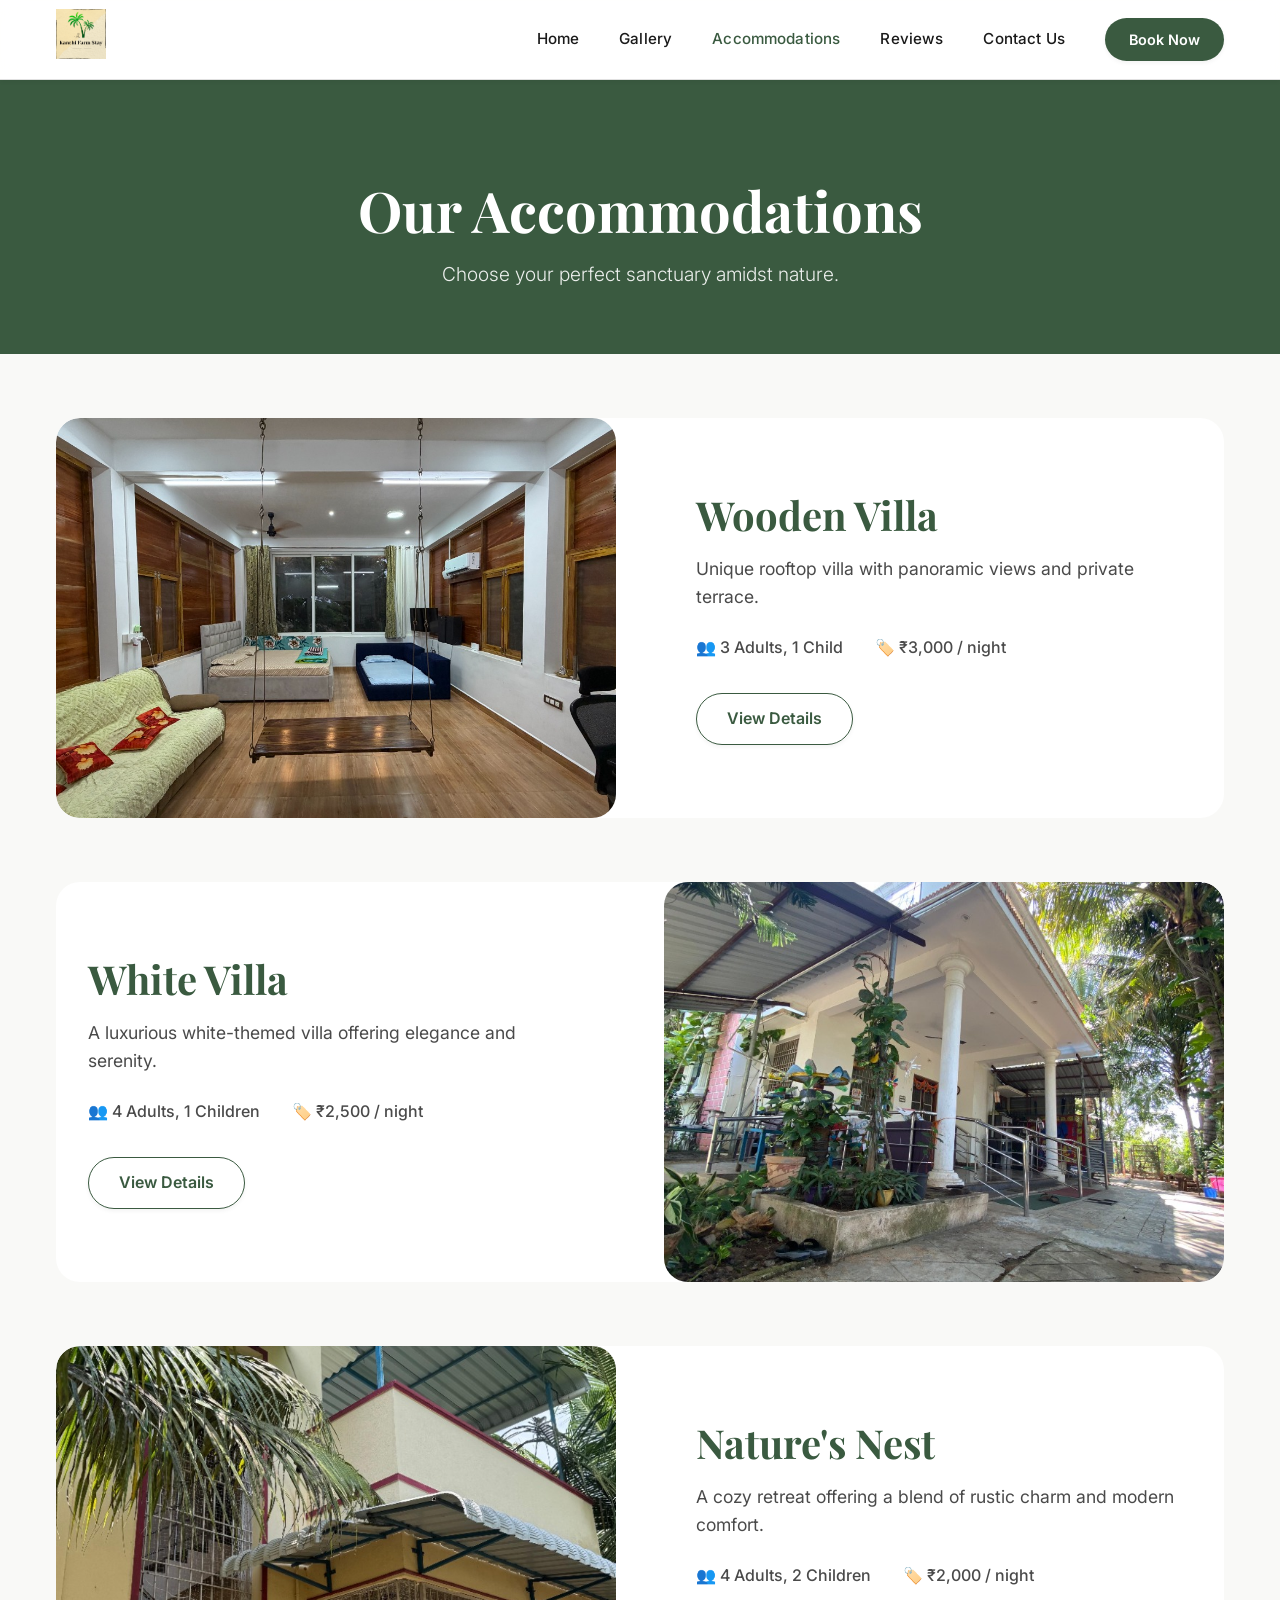
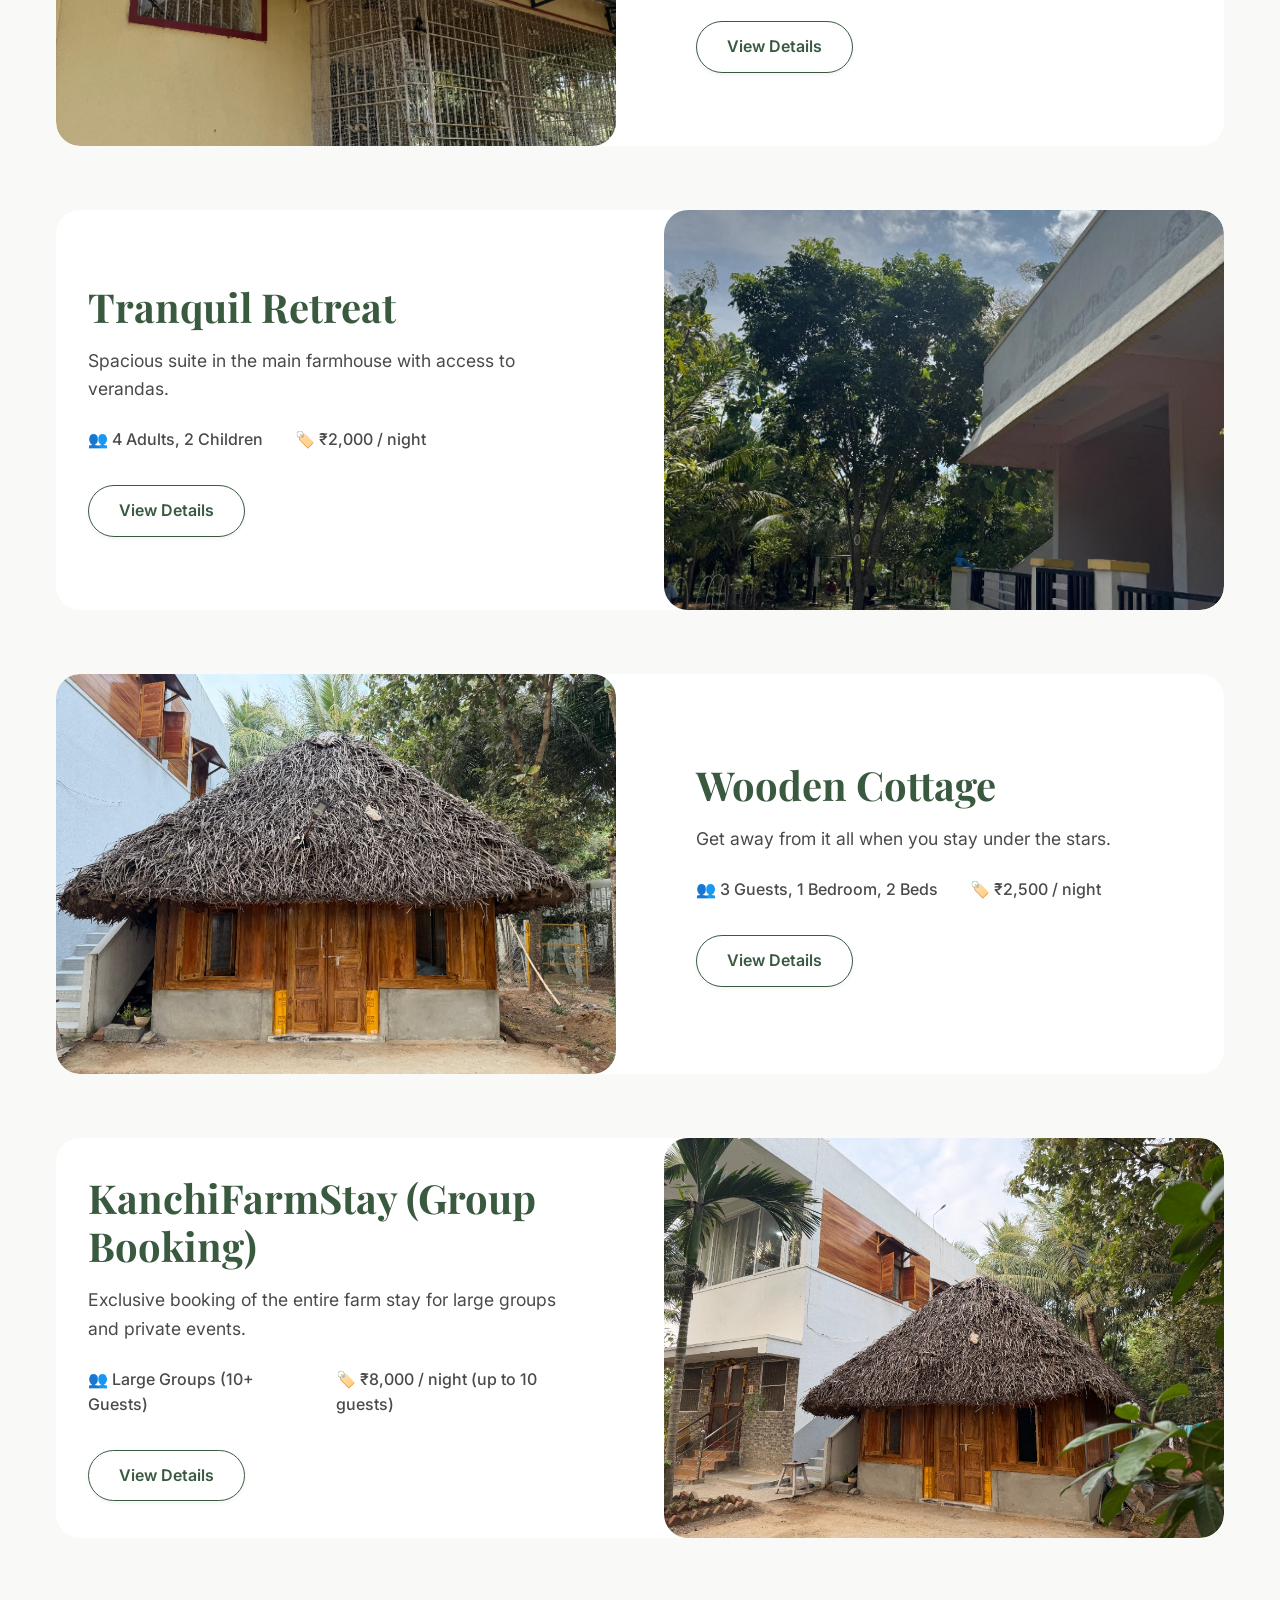
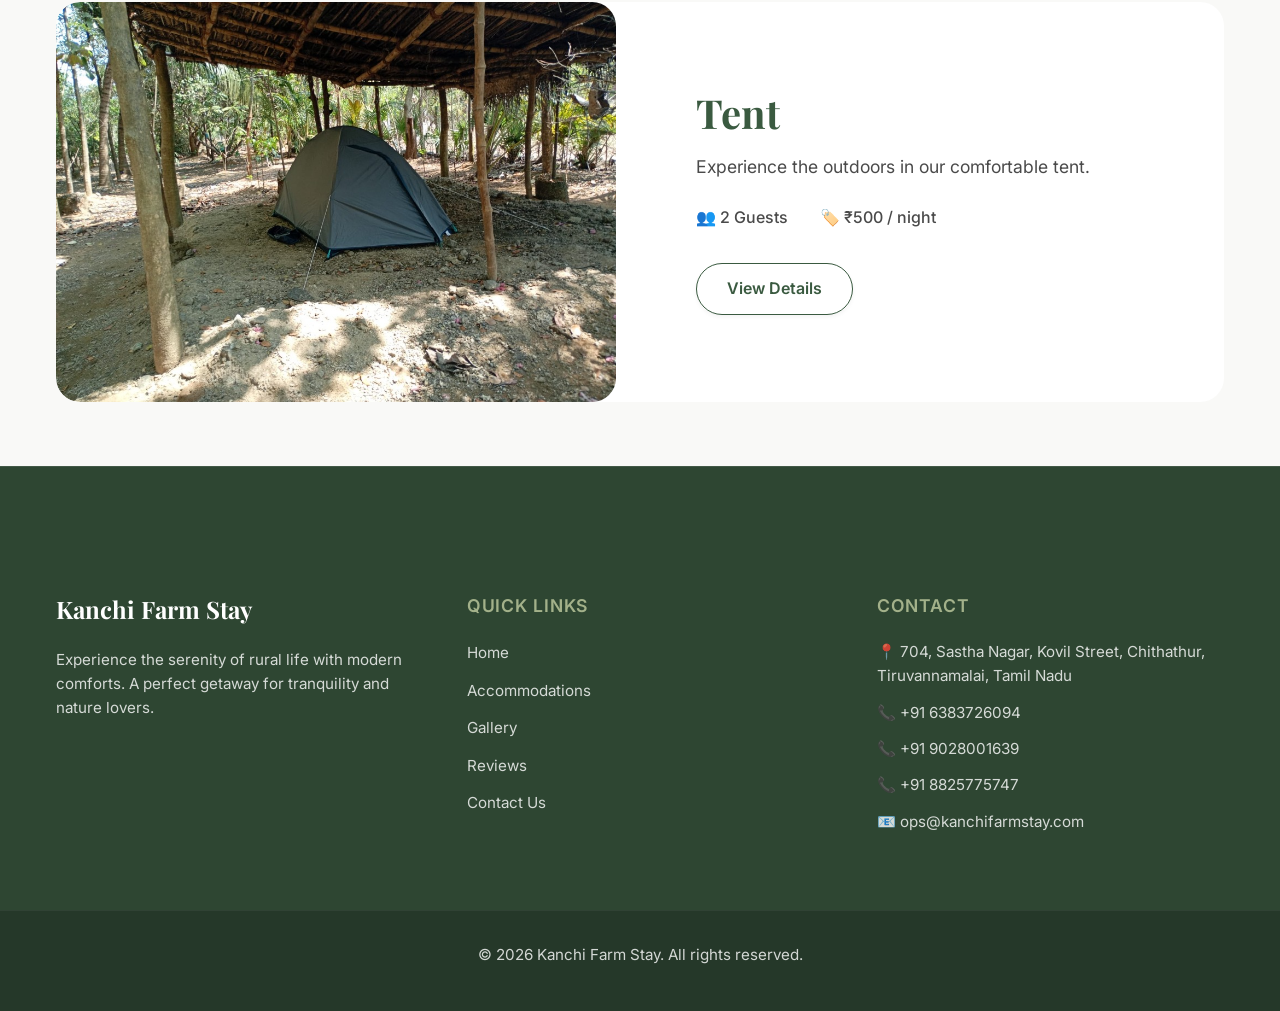
==== accommodations.html @ 23ed34e1 "Initial commit - Kanchi Farm Stay website" ====
<!DOCTYPE html>
<html lang="en">

<head>
    <meta charset="UTF-8">
    <meta name="viewport" content="width=device-width, initial-scale=1.0">
    <title>Accommodations | Kanchi Farm Stay</title>
    <link rel="icon" type="image/svg+xml" href="assets/images/favicon.ico">
    <link rel="stylesheet" href="style.css">
</head>

<body>

    <!-- Navbar Placeholder -->
    <div id="navbar-placeholder"></div>

    <div class="accommodations-page">
        <header class="page-header">
            <div class="container text-center">
                <h1>Our Accommodations</h1>
                <p>Choose your perfect sanctuary amidst nature.</p>
            </div>
        </header>

        <section class="section">
            <div class="container">
                <!-- Accommodations Container -->
                <div class="rooms-grid-large" id="accommodations-list">
                    <!-- content injected by script.js -->
                </div>
            </div>
        </section>
    </div>

    <!-- Footer Placeholder -->
    <div id="footer-placeholder"></div>

    <!-- Scripts -->
    <script src="script.js?v=1"></script>
</body>

</html>
---- style.css ----
@import url('https://fonts.googleapis.com/css2?family=Inter:wght@300;400;500;600&family=Playfair+Display:ital,wght@0,400;0,600;0,700;1,400&display=swap');

:root {
  /* Rural Bliss - Rustic Elegant Palette */
  --color-primary: #3A5A40;
  /* Forest Green */
  --color-secondary: #A3B18A;
  /* Sage Green */
  --color-accent: #EF5350;
  /* Coral/Salmon (Airbnb) */
  --color-accent-blue: #003580;
  /* Booking.com Blue */

  --color-background: #F9F9F7;
  /* Warm Cream/Off-White */
  --color-surface: #FFFFFF;
  /* Pure White */
  --color-surface-translucent: rgba(255, 255, 255, 0.9);

  --color-text: #1A1A1A;
  /* Almost Black */
  --color-text-light: #4A4A4A;
  /* Dark Grey */
  --color-text-lighter: #666666;
  /* Light Grey */

  --color-border: #E0E0E0;
  /* Light Border */

  /* Typography */
  --font-heading: 'Playfair Display', serif;
  --font-body: 'Inter', sans-serif;

  /* Spacing */
  --spacing-xs: 0.5rem;
  /* 8px */
  --spacing-sm: 1rem;
  /* 16px */
  --spacing-md: 2rem;
  /* 32px */
  --spacing-lg: 4rem;
  /* 64px */
  --spacing-xl: 8rem;
  /* 128px */

  /* Border Radius - Rounded/Soft */
  --radius-sm: 8px;
  --radius-md: 16px;
  --radius-lg: 24px;
  --radius-full: 9999px;

  /* Shadows - Soft & Modern */
  --shadow-sm: 0 2px 4px rgba(0, 0, 0, 0.05);
  --shadow-md: 0 8px 16px rgba(0, 0, 0, 0.08);
  --shadow-lg: 0 16px 32px rgba(0, 0, 0, 0.1);
}

* {
  box-sizing: border-box;
  margin: 0;
  padding: 0;
}

body {
  font-family: var(--font-body);
  background-color: var(--color-background);
  color: var(--color-text);
  line-height: 1.6;
  -webkit-font-smoothing: antialiased;
}

h1,
h2,
h3,
h4,
h5,
h6 {
  font-family: var(--font-heading);
  color: var(--color-text);
  line-height: 1.2;
  margin-bottom: var(--spacing-sm);
  font-weight: 700;
}

h1 {
  font-size: 3.5rem;
}

h2 {
  font-size: 2.5rem;
}

h3 {
  font-size: 1.75rem;
}

a {
  color: inherit;
  text-decoration: none;
  transition: color 0.2s ease;
}

button {
  cursor: pointer;
  border: none;
  font-family: var(--font-body);
}

.container {
  max-width: 1200px;
  margin: 0 auto;
  padding: 0 var(--spacing-sm);
}

.section {
  padding: var(--spacing-lg) 0;
}

/* Button Styles */
.btn {
  display: inline-flex;
  align-items: center;
  justify-content: center;
  padding: 14px 28px;
  background-color: var(--color-primary);
  color: white;
  border-radius: var(--radius-full);
  font-weight: 600;
  font-size: 1rem;
  transition: all 0.2s ease;
  box-shadow: var(--shadow-sm);
}

.btn:hover {
  transform: translateY(-2px);
  box-shadow: var(--shadow-md);
  opacity: 0.95;
}

.btn-secondary {
  background-color: var(--color-surface);
  color: var(--color-text);
  border: 1px solid var(--color-border);
}

.btn-secondary:hover {
  background-color: #F5F5F5;
}

.btn-outline {
  background-color: transparent;
  border: 2px solid white;
  color: white;
}

.btn-outline:hover {
  background-color: white;
  color: var(--color-text);
}

/* Utilities */
.text-center {
  text-align: center;
}

.mb-sm {
  margin-bottom: var(--spacing-sm);
}

.mb-md {
  margin-bottom: var(--spacing-md);
}

.mb-lg {
  margin-bottom: var(--spacing-lg);
}

/* Navbar.css */
.navbar {
    background-color: var(--color-surface-translucent);
    backdrop-filter: blur(10px);
    -webkit-backdrop-filter: blur(10px);
    box-shadow: var(--shadow-sm);
    position: sticky;
    top: 0;
    z-index: 1000;
    height: 80px;
    display: flex;
    align-items: center;
    border-bottom: 1px solid var(--color-border);
}

.navbar-container {
    display: flex;
    justify-content: space-between;
    align-items: center;
    width: 100%;
}

.navbar-logo {
    font-family: var(--font-heading);
    font-size: 1.75rem;
    font-weight: 700;
    color: var(--color-primary);
    letter-spacing: -0.02em;
}

.logo-img {
    height: 50px;
    width: auto;
    object-fit: contain;
}

.navbar-links {
    display: flex;
    gap: 2.5rem;
    align-items: center;
}

.nav-link {
    font-family: var(--font-body);
    font-weight: 500;
    font-size: 0.95rem;
    color: var(--color-text);
    transition: color 0.2s;
    letter-spacing: 0.01em;
}

.nav-link:hover,
.nav-link.active {
    color: var(--color-primary);
}

.booking-btn {
    padding: 10px 24px;
    font-size: 0.9rem;
}

.navbar-toggle {
    display: none;
    flex-direction: column;
    cursor: pointer;
    gap: 6px;
}

.bar {
    width: 24px;
    height: 2px;
    background-color: var(--color-text);
    border-radius: 2px;
    transition: all 0.3s ease;
}

@media (max-width: 768px) {
    .navbar-links {
        position: absolute;
        top: 80px;
        left: 0;
        right: 0;
        background-color: var(--color-surface);
        flex-direction: column;
        padding: 2rem;
        gap: 1.5rem;
        box-shadow: var(--shadow-lg);
        transform: translateY(-150%);
        transition: transform 0.3s cubic-bezier(0.4, 0, 0.2, 1);
        border-bottom: 1px solid var(--color-border);
    }

    .navbar-links.active {
        transform: translateY(0);
    }

    .navbar-toggle {
        display: flex;
    }
}

/* Footer.css */
.footer {
    background-color: #2E4632;
    color: white;
    padding-top: var(--spacing-xl);
    border-top: 1px solid rgba(255, 255, 255, 0.1);
}

.footer-container {
    display: grid;
    grid-template-columns: repeat(auto-fit, minmax(250px, 1fr));
    gap: var(--spacing-lg);
    padding-bottom: var(--spacing-lg);
}

.footer h3 {
    color: white;
    font-size: 1.5rem;
    margin-bottom: 1.5rem;
    font-family: var(--font-heading);
}

.footer h4 {
    color: #A3B18A;
    font-size: 1.1rem;
    font-weight: 600;
    margin-bottom: 1.5rem;
    text-transform: uppercase;
    letter-spacing: 0.05em;
    font-family: var(--font-body);
}

.footer p {
    margin-bottom: 0.75rem;
    color: rgba(255, 255, 255, 0.8);
    font-size: 0.95rem;
    line-height: 1.6;
}

.footer ul {
    list-style: none;
}

.footer li {
    margin-bottom: 12px;
}

.footer a {
    color: rgba(255, 255, 255, 0.8);
    transition: color 0.2s;
    font-size: 0.95rem;
}

.footer a:hover {
    color: white;
}

.footer-bottom {
    background-color: #253829;
    padding: 2rem 0;
    text-align: center;
    font-size: 0.85rem;
    color: rgba(255, 255, 255, 0.6);
    border-top: 1px solid rgba(255, 255, 255, 0.05);
}

/* Home.css */
.hero-section {
    position: relative;
    height: 90vh;
    min-height: 600px;
    background-color: var(--color-primary);
    overflow: hidden;
    display: flex;
    align-items: center;
    justify-content: center;
    text-align: center;
    color: white;
}

.hero-video {
    position: absolute;
    top: 0;
    left: 0;
    width: 100%;
    height: 100%;
    object-fit: cover;
    z-index: 0;
}

.hero-overlay {
    position: absolute;
    top: 0;
    left: 0;
    width: 100%;
    height: 100%;
    background-color: rgba(0, 0, 0, 0.4);
    z-index: 1;
}

.hero-content {
    position: relative;
    z-index: 2;
    max-width: 900px;
    padding: 2rem;
}

.hero-content h1 {
    font-size: 4.5rem;
    margin-bottom: 2rem;
    color: white;
    font-weight: 700;
    letter-spacing: -0.02em;
    text-shadow: 0 4px 8px rgba(0, 0, 0, 0.2);
}

.hero-content p {
    font-size: 1.5rem;
    margin-bottom: 3rem;
    opacity: 0.95;
    font-weight: 300;
    max-width: 700px;
    margin-left: auto;
    margin-right: auto;
}

.hero-buttons {
    display: flex;
    gap: 1.5rem;
    justify-content: center;
    flex-wrap: wrap;
}

.btn-lg {
    padding: 16px 36px;
    font-size: 1.1rem;
    min-width: 180px;
}

.btn-airbnb {
    background-color: #FF5A5F;
    color: white;
    box-shadow: var(--shadow-sm);
    border-radius: var(--radius-full);
    display: inline-flex;
    align-items: center;
    justify-content: center;
    font-weight: 600;
    transition: all 0.2s;
}

.btn-airbnb:hover {
    background-color: #E0484D;
    transform: translateY(-2px);
    box-shadow: var(--shadow-md);
}

.btn-booking {
    background-color: #003580;
    color: white;
    box-shadow: var(--shadow-sm);
    border-radius: var(--radius-full);
    display: inline-flex;
    align-items: center;
    justify-content: center;
    font-weight: 600;
    transition: all 0.2s;
}

.btn-booking:hover {
    background-color: #002860;
    transform: translateY(-2px);
    box-shadow: var(--shadow-md);
}

.about-section {
    padding: 6rem 0;
    overflow-x: hidden;
}

.about-layout {
    display: flex;
    align-items: center;
    position: relative;
    max-width: 1100px;
    margin: 0 auto;
}

.about-image-wrapper {
    width: 60%;
    position: relative;
    z-index: 1;
}

.about-image-wrapper img {
    width: 100%;
    height: auto;
    border-radius: var(--radius-lg);
    box-shadow: var(--shadow-lg);
    display: block;
    aspect-ratio: 4/5;
    object-fit: cover;
}

.image-accent-border {
    position: absolute;
    top: -20px;
    left: -20px;
    width: 100%;
    height: 100%;
    border: 2px solid var(--color-secondary);
    border-radius: var(--radius-lg);
    z-index: -1;
    opacity: 0.6;
}

.about-content-card {
    width: 50%;
    background-color: var(--color-surface);
    padding: 3.5rem;
    border-radius: var(--radius-lg);
    box-shadow: 0 20px 40px rgba(0, 0, 0, 0.08);
    margin-left: -10%;
    position: relative;
    z-index: 2;
}

.overline {
    display: block;
    font-size: 0.85rem;
    text-transform: uppercase;
    letter-spacing: 0.15em;
    font-weight: 600;
    color: var(--color-secondary);
    margin-bottom: 1rem;
}

.about-content-card h2 {
    font-size: 2.5rem;
    color: var(--color-primary);
    margin-bottom: 1.5rem;
    line-height: 1.2;
}

.about-content-card p {
    font-size: 1.1rem;
    color: var(--color-text-light);
    line-height: 1.8;
    margin-bottom: 1.5rem;
    font-weight: 300;
}

.about-stats-grid {
    display: flex;
    gap: 3rem;
    margin-top: 2.5rem;
    padding-top: 2rem;
    border-top: 1px solid rgba(0, 0, 0, 0.08);
}

.stat-item {
    display: flex;
    flex-direction: column;
}

.stat-number {
    font-family: var(--font-heading);
    font-size: 2rem;
    color: var(--color-primary);
    font-weight: 700;
    line-height: 1;
    margin-bottom: 0.5rem;
}

.stat-label {
    font-size: 0.85rem;
    color: var(--color-text-lighter);
    text-transform: uppercase;
    letter-spacing: 0.05em;
    font-weight: 500;
}

/* Home Features */
.features-section {
    background-color: var(--color-background);
    padding-top: 2rem;
}

.features-grid {
    display: grid;
    grid-template-columns: repeat(auto-fit, minmax(280px, 1fr));
    gap: 2.5rem;
    text-align: center;
}

.feature-card {
    background: white;
    padding: 3rem 2rem;
    border-radius: var(--radius-lg);
    box-shadow: var(--shadow-sm);
    transition: transform 0.3s ease, box-shadow 0.3s ease;
    border: 1px solid rgba(0, 0, 0, 0.03);
}

.feature-card:hover {
    transform: translateY(-8px);
    box-shadow: var(--shadow-md);
}

.feature-icon {
    font-size: 3.5rem;
    margin-bottom: 1.5rem;
    color: var(--color-primary);
}

/* Home Rooms Teaser */
.rooms-grid {
    display: flex;
    flex-wrap: wrap;
    justify-content: center;
    gap: 2.5rem;
}

.room-card-preview {
    flex: 0 0 calc(33.333% - 1.67rem);
    min-width: 280px;
    max-width: 380px;
    background: white;
    border-radius: var(--radius-lg);
    overflow: hidden;
    box-shadow: var(--shadow-sm);
    transition: all 0.3s ease;
    border: 1px solid rgba(0, 0, 0, 0.03);
}

.room-card-preview:hover {
    transform: translateY(-5px);
    box-shadow: var(--shadow-md);
}

.room-preview-img {
    height: 240px;
    background-color: #ccc;
    position: relative;
}

.room-preview-img.color-1 { background-color: #B5C99A; }
.room-preview-img.color-2 { background-color: #97A97C; }
.room-preview-img.color-3 { background-color: #87986A; }

.room-image-container {
    height: 250px;
    width: 100%;
    overflow: hidden;
}

.room-image {
    width: 100%;
    height: 100%;
    object-fit: cover;
    transition: transform 0.5s ease;
}

.room-card-preview:hover .room-image {
    transform: scale(1.05);
}

.room-preview-content {
    padding: 2rem;
    text-align: center;
}

.room-preview-content h3 {
    margin-bottom: 0.5rem;
    color: var(--color-primary);
}

.btn-link {
    color: var(--color-primary);
    font-weight: 700;
    margin-top: 1.5rem;
    display: inline-block;
    border-bottom: 2px solid transparent;
    transition: border-color 0.2s;
}

.btn-link:hover {
    border-color: var(--color-primary);
}

/* Home Reviews */
.home-reviews-grid {
    display: grid;
    grid-template-columns: repeat(auto-fit, minmax(300px, 1fr));
    gap: 2rem;
    margin-top: 3rem;
}

.review-card-home {
    background: white;
    padding: 2rem;
    border-radius: var(--radius-lg);
    box-shadow: 0 2px 12px rgba(0, 0, 0, 0.08);
    border: 1px solid var(--color-border);
    transition: transform 0.3s, box-shadow 0.3s;
}

.review-card-home:hover {
    transform: translateY(-4px);
    box-shadow: 0 4px 20px rgba(0, 0, 0, 0.12);
}

.review-stars {
    color: #FFB800;
    font-size: 1.2rem;
    margin-bottom: 1rem;
    letter-spacing: 2px;
}

.review-text-home {
    color: var(--color-text);
    line-height: 1.7;
    font-size: 1rem;
    margin-bottom: 1.5rem;
    font-style: italic;
}

.review-author {
    display: flex;
    justify-content: space-between;
    align-items: center;
    padding-top: 1rem;
    border-top: 1px solid var(--color-border);
}

.review-author strong {
    color: var(--color-text);
    font-weight: 600;
}

.review-platform {
    font-size: 0.85rem;
    color: var(--color-text-lighter);
    font-weight: 500;
}

@media (max-width: 900px) {
    .about-layout {
        flex-direction: column;
    }

    .about-image-wrapper {
        width: 100%;
        margin-bottom: -2rem;
    }

    .about-image-wrapper img {
        aspect-ratio: 16/9;
    }

    .about-content-card {
        width: 90%;
        margin-left: 0;
        padding: 2rem;
    }

    .image-accent-border {
        display: none;
    }
}

@media (max-width: 768px) {
    .hero-content h1 {
        font-size: 2.5rem;
    }

    .hero-content p {
        font-size: 1.1rem;
    }

    .hero-buttons {
        flex-direction: column;
        align-items: stretch;
    }

    .feature-card {
        padding: 2rem;
    }
    
    .home-reviews-grid {
        grid-template-columns: 1fr;
    }
}

/* Accommodations.css */
.page-header {
    background-color: var(--color-primary);
    color: white;
    padding: 6rem 0 4rem;
    /* margin-top: 80px; removed sticky quirk */
}

.page-header h1 {
    color: white;
    font-size: 3.5rem;
    margin-bottom: 1rem;
}

.page-header p {
    font-size: 1.2rem;
    opacity: 0.9;
    font-weight: 300;
}

.rooms-grid-large {
    display: grid;
    gap: 4rem;
}

.room-card-large {
    display: grid;
    grid-template-columns: 1fr 1fr;
    gap: 3rem;
    align-items: center;
    background: white;
    border-radius: var(--radius-lg);
    overflow: hidden;
}

.room-card-large:nth-child(even) .room-img-wrapper {
    order: 2;
}

.room-img-wrapper {
    height: 400px;
    overflow: hidden;
    border-radius: var(--radius-lg);
}

.room-img-wrapper img {
    width: 100%;
    height: 100%;
    object-fit: cover;
    transition: transform 0.5s ease;
}

.room-card-large:hover .room-img-wrapper img {
    transform: scale(1.03);
}

.room-content {
    padding: 2rem;
}

.room-content h2 {
    font-size: 2.5rem;
    color: var(--color-primary);
    margin-bottom: 1rem;
}

.room-desc {
    font-size: 1.1rem;
    color: var(--color-text-light);
    margin-bottom: 1.5rem;
    line-height: 1.6;
}

.room-meta {
    display: flex;
    gap: 2rem;
    margin-bottom: 2rem;
    font-weight: 500;
    color: var(--color-text-light);
}

.btn-outline-dark {
    display: inline-block;
    padding: 12px 30px;
    background-color: transparent;
    border: 1px solid var(--color-primary);
    color: var(--color-primary);
    text-decoration: none;
    border-radius: var(--radius-full);
    font-weight: 600;
    transition: all 0.2s;
}

.btn-outline-dark:hover {
    background-color: var(--color-primary);
    color: white;
}

@media (max-width: 768px) {
    .page-header h1 {
        font-size: 2.5rem;
    }

    .room-card-large {
        grid-template-columns: 1fr;
        gap: 1rem;
    }

    .room-card-large:nth-child(even) .room-img-wrapper {
        order: 0;
    }

    .room-img-wrapper {
        height: 250px;
    }
}

/* RoomDetails.css */
.room-hero {
    height: 60vh;
    min-height: 400px;
    position: relative;
}

.room-hero-img {
    width: 100%;
    height: 100%;
    object-fit: contain;
    object-position: center;
    background: #000;
}

.room-hero-overlay {
    position: absolute;
    bottom: 0;
    left: 0;
    width: 100%;
    height: 100%;
    background: linear-gradient(to top, rgba(0, 0, 0, 0.8) 0%, rgba(0, 0, 0, 0) 50%);
    display: flex;
    align-items: flex-end;
    padding-bottom: 4rem;
}

.room-hero-overlay .container {
    width: 100%;
    text-align: center;
}

.room-hero-overlay h1 {
    color: #FFFFFF !important;
    font-size: 4rem;
    font-weight: 700;
    text-shadow: 1px 1px 4px rgba(0, 0, 0, 0.4);
    margin-bottom: 0;
    letter-spacing: 1px;
}

.details-grid {
    display: grid;
    grid-template-columns: 2fr 1fr;
    gap: 4rem;
}

.full-desc {
    font-size: 1.2rem;
    line-height: 1.8;
    color: var(--color-text);
    margin-bottom: 3rem;
    white-space: pre-line;
}

.amenities-list {
    display: grid;
    grid-template-columns: 1fr 1fr;
    gap: 1rem;
    list-style: none;
}

.amenities-list li {
    background: #f5f5f5;
    padding: 0.8rem 1.2rem;
    border-radius: var(--radius-sm);
    font-weight: 500;
    color: var(--color-primary);
}

.room-gallery {
    margin: 3rem 0;
}

.room-gallery h3 {
    margin-bottom: 1.5rem;
    color: var(--color-primary);
}

.gallery-grid {
    /* Using same class as gallery page but adjusted context */
    display: grid;
    grid-template-columns: repeat(auto-fit, minmax(200px, 1fr));
    gap: 1.5rem;
}

.booking-card {
    background: white;
    padding: 2rem;
    border-radius: var(--radius-lg);
    box-shadow: var(--shadow-md);
    border: 1px solid var(--color-border);
    position: sticky;
    top: 100px;
}

.price-tag {
    font-size: 1.5rem;
    font-family: var(--font-heading);
    color: var(--color-primary);
    font-weight: 700;
    margin: 1rem 0;
}

.info-row {
    display: flex;
    justify-content: space-between;
    margin-bottom: 2rem;
    font-weight: 500;
}

.btn-block {
    display: block;
    width: 100%;
    text-align: center;
}

@media (max-width: 900px) {
    .details-grid {
        grid-template-columns: 1fr;
        gap: 2rem;
    }
}

/* Gallery.css */
.gallery-grid-page {
    display: grid;
    grid-template-columns: repeat(auto-fill, minmax(300px, 1fr));
    gap: 1.5rem;
}

.gallery-item {
    position: relative;
    border-radius: var(--radius-md);
    overflow: hidden;
    aspect-ratio: 4/3;
    box-shadow: var(--shadow-sm);
    cursor: pointer;
}

.gallery-item img {
    width: 100%;
    height: 100%;
    object-fit: cover;
    transition: transform 0.5s ease;
}

.gallery-item:hover img {
    transform: scale(1.05);
}

.image-overlay {
    position: absolute;
    bottom: 0;
    left: 0;
    right: 0;
    background: linear-gradient(to top, rgba(0, 0, 0, 0.7), transparent);
    padding: 1.5rem;
    color: white;
    opacity: 0;
    transition: opacity 0.3s ease;
}

.gallery-item:hover .image-overlay {
    opacity: 1;
}

.image-overlay span {
    font-weight: 500;
    font-size: 1.1rem;
}

/* Reviews.css */
.reviews-page {
    /* padding-top: 80px; removed sticky quirk */
}

.reviews-header {
    background: linear-gradient(135deg, var(--color-primary) 0%, var(--color-secondary) 100%);
    padding: 4rem 0;
    text-align: center;
    color: white;
}

.reviews-header h1 {
    font-size: 3rem;
    margin-bottom: 1rem;
    color: white;
}

.reviews-header p {
    font-size: 1.2rem;
    opacity: 0.95;
}

.filter-buttons {
    display: flex;
    gap: 1rem;
    margin-bottom: 3rem;
    flex-wrap: wrap;
    justify-content: center;
}

.filter-btn {
    padding: 0.75rem 1.5rem;
    border: 2px solid var(--color-border);
    background: white;
    border-radius: var(--radius-full);
    font-weight: 500;
    cursor: pointer;
    transition: all 0.3s;
    font-size: 1rem;
}

.filter-btn:hover {
    border-color: var(--color-primary);
    color: var(--color-primary);
}

.filter-btn.active {
    background: var(--color-primary);
    color: white;
    border-color: var(--color-primary);
}

.reviews-grid-page {
    display: grid;
    grid-template-columns: repeat(auto-fill, minmax(350px, 1fr));
    gap: 2rem;
}

.review-card {
    background: white;
    padding: 2rem;
    border-radius: var(--radius-lg);
    box-shadow: 0 2px 8px rgba(0, 0, 0, 0.08);
    border: 1px solid var(--color-border);
    transition: transform 0.3s, box-shadow 0.3s;
}

.review-card:hover {
    transform: translateY(-4px);
    box-shadow: 0 4px 16px rgba(0, 0, 0, 0.12);
}

.review-header {
    display: flex;
    justify-content: space-between;
    align-items: flex-start;
    margin-bottom: 1rem;
}

.reviewer-info {
    display: flex;
    gap: 1rem;
    align-items: center;
}

.reviewer-avatar {
    width: 48px;
    height: 48px;
    border-radius: 50%;
    background: var(--color-primary);
    color: white;
    display: flex;
    align-items: center;
    justify-content: center;
    font-size: 1.2rem;
    font-weight: 600;
}

.reviewer-name {
    font-size: 1.1rem;
    font-weight: 600;
    color: var(--color-text);
    margin: 0;
}

.review-date {
    font-size: 0.9rem;
    color: var(--color-text-lighter);
    margin: 0.25rem 0 0 0;
}

.platform-badge {
    padding: 0.4rem 0.8rem;
    border-radius: var(--radius-sm);
    color: white;
    font-size: 0.85rem;
    font-weight: 600;
    white-space: nowrap;
}

.review-rating {
    display: flex;
    justify-content: space-between;
    align-items: center;
    margin-bottom: 1rem;
    padding-bottom: 1rem;
    border-bottom: 1px solid var(--color-border);
}

.stars {
    color: #FFB800;
    font-size: 1.2rem;
    letter-spacing: 2px;
}

.room-tag {
    font-size: 0.85rem;
    color: var(--color-text-lighter);
    font-weight: 500;
}

.review-text {
    color: var(--color-text);
    line-height: 1.7;
    font-size: 1rem;
}

.no-reviews {
    text-align: center;
    padding: 4rem 0;
    color: var(--color-text-lighter);
    font-size: 1.1rem;
}

@media (max-width: 768px) {
    .reviews-header h1 {
        font-size: 2rem;
    }

    .reviews-grid-page {
        grid-template-columns: 1fr;
    }

    .filter-buttons {
        flex-direction: column;
    }

    .filter-btn {
        width: 100%;
    }
}

/* Contact.css */
.contact-grid {
    display: grid;
    grid-template-columns: 1fr 1fr;
    gap: 4rem;
}

.contact-intro {
    margin-bottom: 2rem;
    color: var(--color-text-light);
}

.info-item {
    display: flex;
    gap: 1.5rem;
    margin-bottom: 2rem;
}

.info-item .icon {
    font-size: 1.5rem;
    background-color: #EFEBE9;
    width: 50px;
    height: 50px;
    display: flex;
    align-items: center;
    justify-content: center;
    border-radius: 50%;
    color: var(--color-primary);
}

.info-item h3 {
    font-size: 1.1rem;
    margin-bottom: 0.25rem;
}

.map-link {
    color: var(--color-primary);
    text-decoration: underline;
    font-size: 0.9rem;
}

.external-booking {
    margin-top: 3rem;
    padding-top: 2rem;
    border-top: 1px solid var(--color-border);
}

.partner-buttons {
    display: flex;
    gap: 1rem;
    margin-top: 1rem;
    flex-wrap: wrap;
}

.btn-outline-partner {
    border: 1px solid #ccc;
    padding: 10px 20px;
    border-radius: var(--radius-sm);
    color: var(--color-text);
    font-weight: 500;
}

.btn-outline-partner:hover {
    border-color: var(--color-primary);
    color: var(--color-primary);
}

.btn-outline-partner.disabled {
    opacity: 0.5;
    cursor: not-allowed;
}

/* Form Styles */
.form-card {
    background: white;
    padding: 2.5rem;
    border-radius: var(--radius-md);
    box-shadow: var(--shadow-md);
    border: 1px solid var(--color-border);
}

.form-group {
    margin-bottom: 1.5rem;
}

.form-row {
    display: grid;
    grid-template-columns: 1fr 1fr;
    gap: 1.5rem;
}

label {
    display: block;
    margin-bottom: 0.5rem;
    font-weight: 500;
    font-size: 0.9rem;
    color: var(--color-text);
}

input,
textarea {
    width: 100%;
    padding: 12px;
    border: 1px solid #ddd;
    border-radius: var(--radius-sm);
    font-family: inherit;
    font-size: 1rem;
    transition: border-color 0.2s;
}

input:focus,
textarea:focus {
    outline: none;
    border-color: var(--color-primary);
}

.success-message {
    text-align: center;
    padding: 2rem 0;
}

.success-message h3 {
    color: var(--color-primary);
    margin-bottom: 1rem;
}

@media (max-width: 768px) {
    .contact-grid {
        grid-template-columns: 1fr;
        gap: 3rem;
    }

    .form-row {
        grid-template-columns: 1fr;
        gap: 0;
    }
}
/* Lightbox */
.lightbox {
    position: fixed;
    top: 0;
    left: 0;
    width: 100%;
    height: 100%;
    background-color: rgba(0, 0, 0, 0.9);
    z-index: 2000;
    display: flex;
    justify-content: center;
    align-items: center;
    opacity: 0;
    pointer-events: none;
    transition: opacity 0.3s ease;
}

.lightbox.active {
    opacity: 1;
    pointer-events: auto;
}

.lightbox img {
    max-width: 90%;
    max-height: 90vh;
    border-radius: var(--radius-sm);
    box-shadow: var(--shadow-lg);
    transform: scale(0.9);
    transition: transform 0.3s ease;
}

.lightbox.active img {
    transform: scale(1);
}

.lightbox-close {
    position: absolute;
    top: 20px;
    right: 30px;
    color: white;
    font-size: 3rem;
    cursor: pointer;
    line-height: 1;
    transition: color 0.2s;
    font-family: sans-serif;
}

.lightbox-close:hover {
    color: var(--color-accent);
}
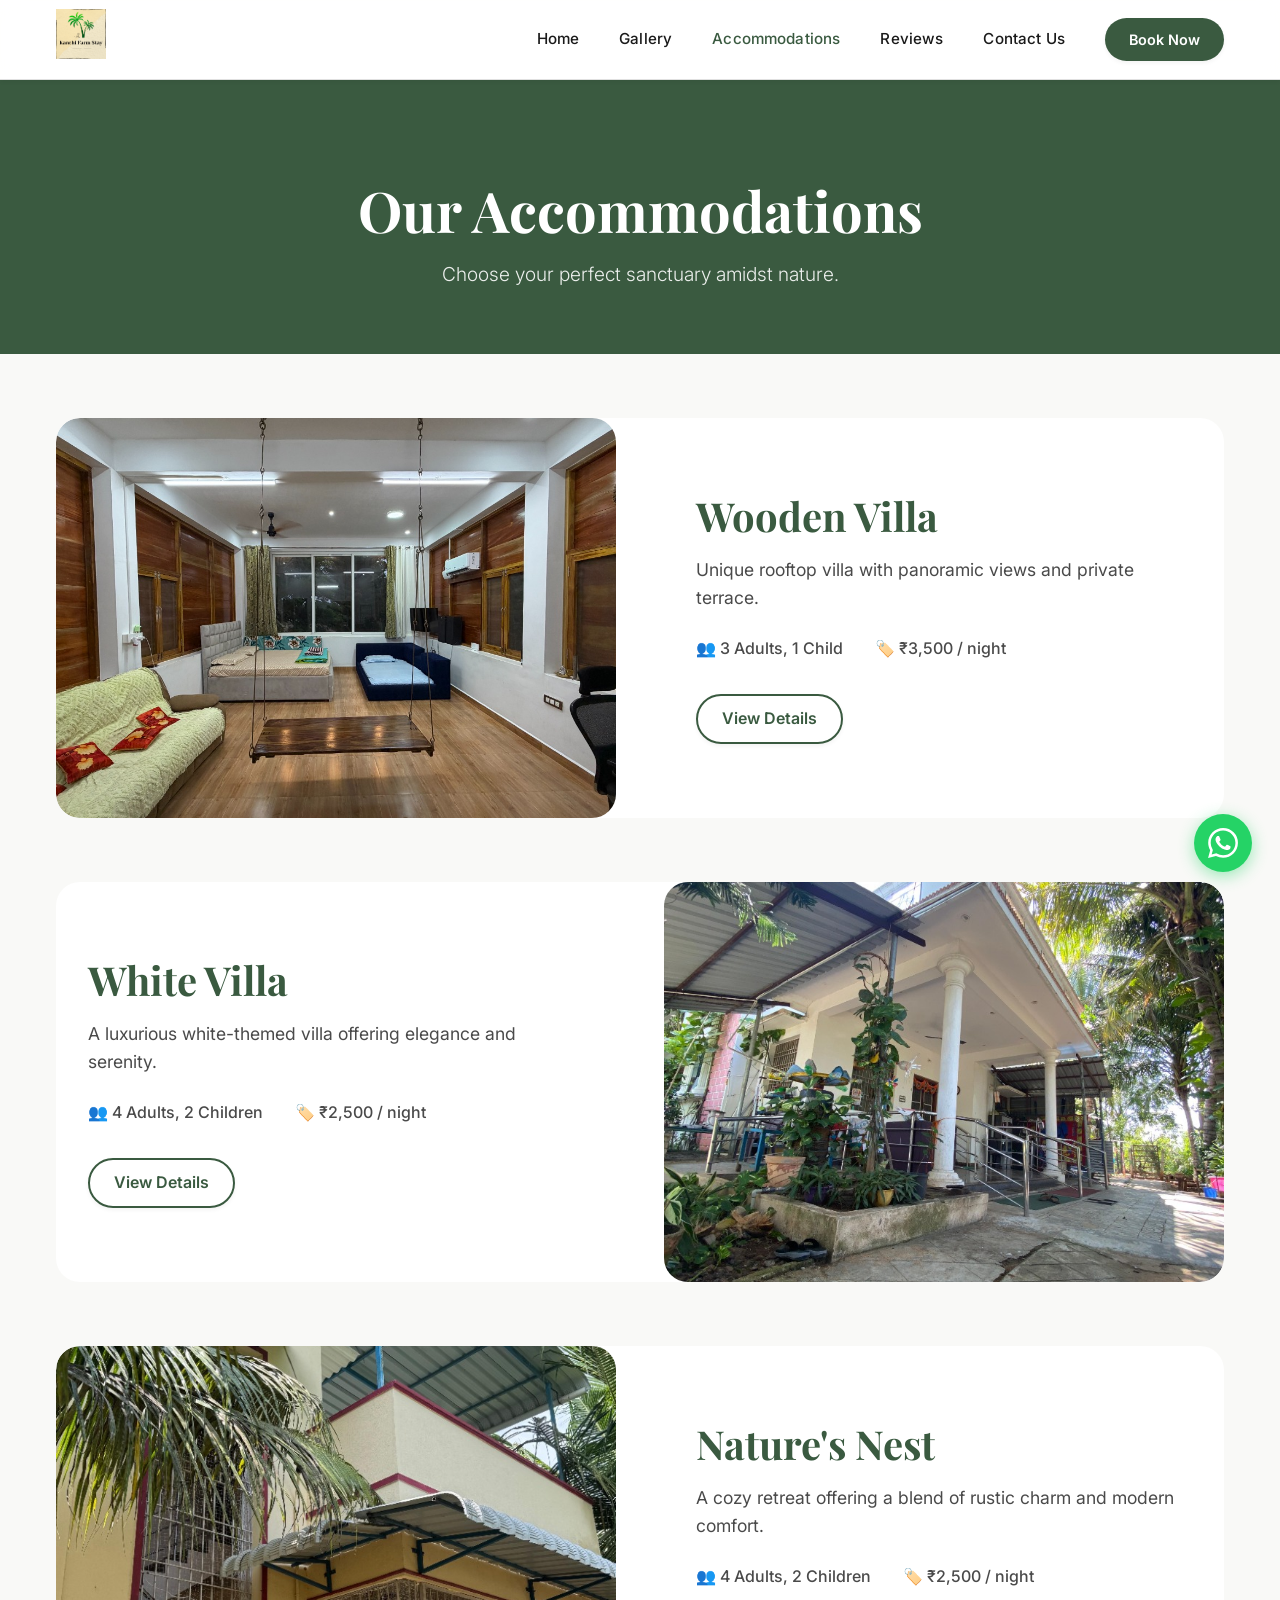
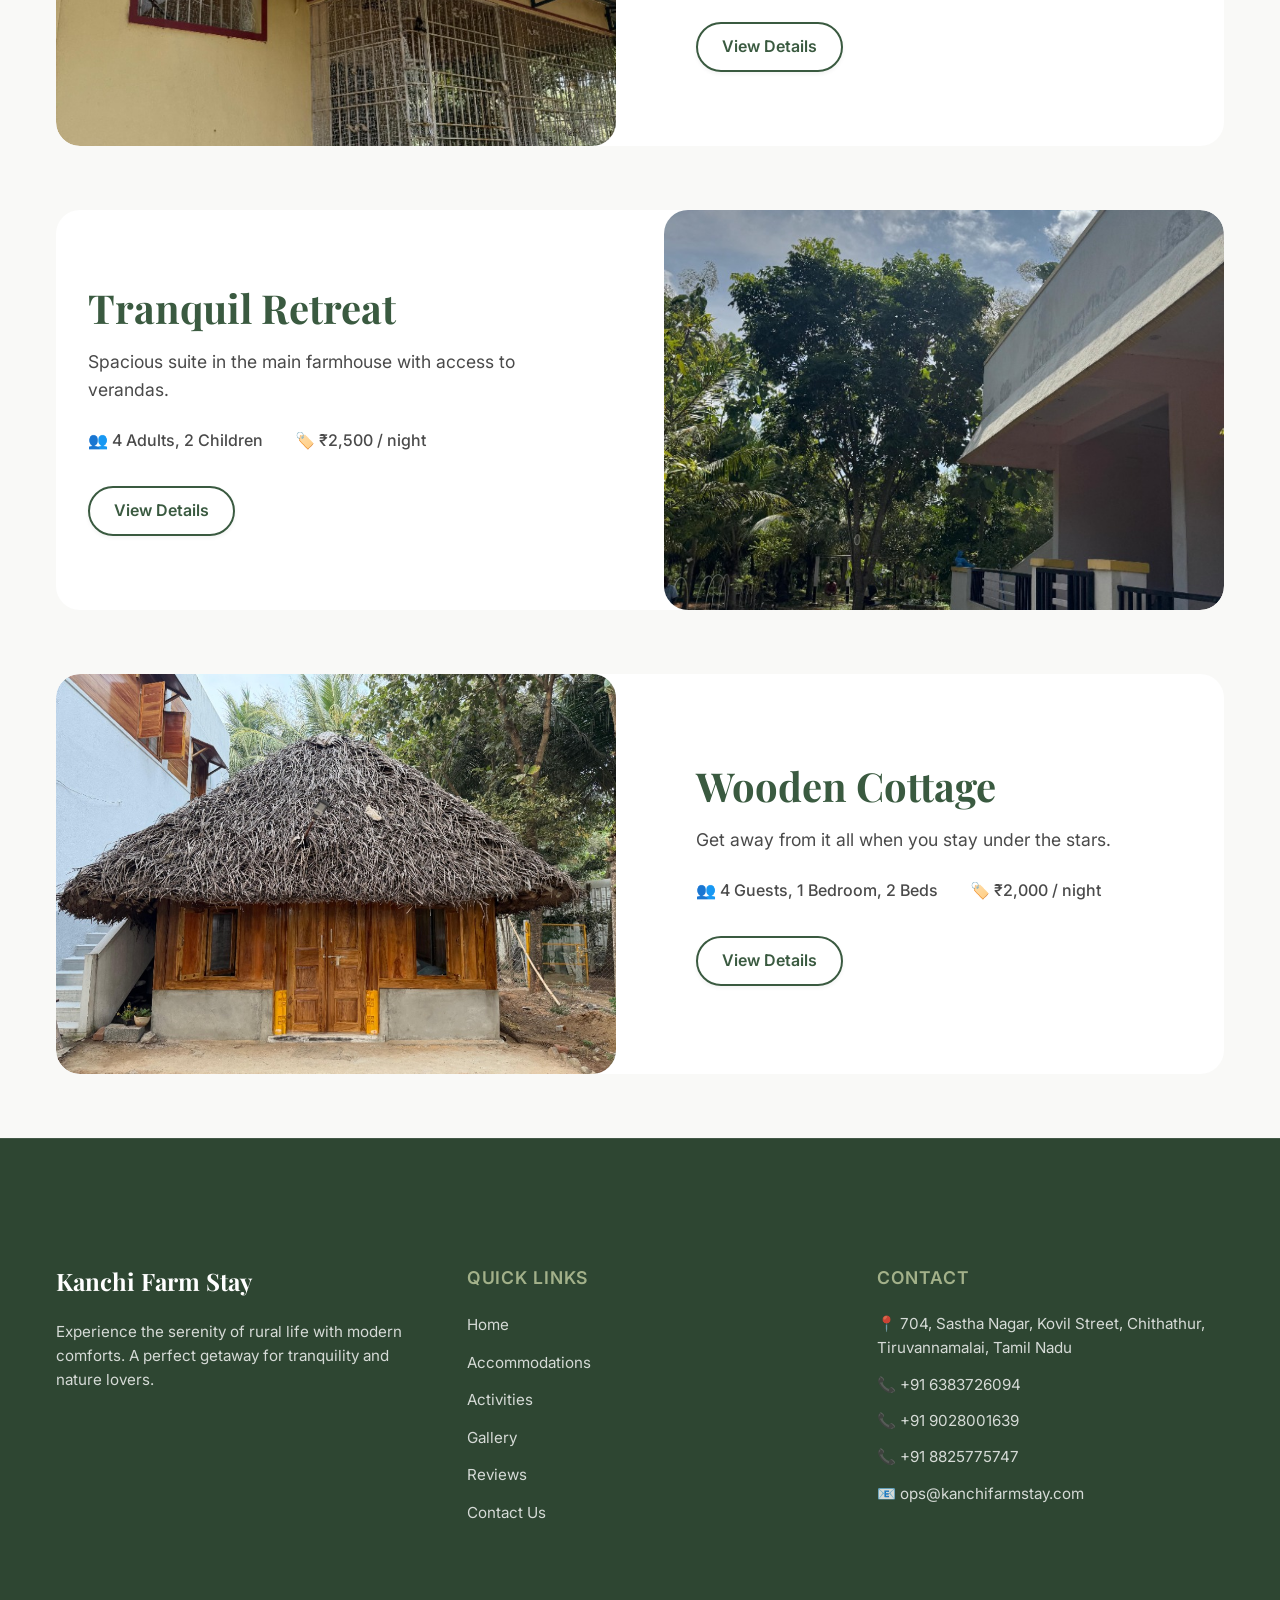
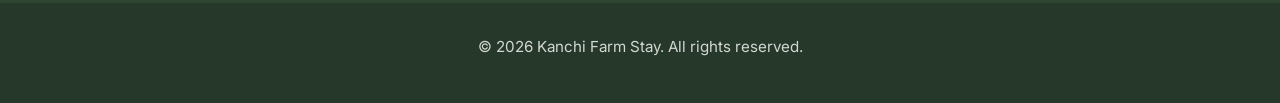
==== commit 37a8d71e: "Fix bugs, add WhatsApp button, room slider, SEO meta tags Bugs fixed: - CSS variable --color-bg → --" ====
--- a/accommodations.html
+++ b/accommodations.html
@@ -5,6 +5,7 @@
     <meta charset="UTF-8">
     <meta name="viewport" content="width=device-width, initial-scale=1.0">
     <title>Accommodations | Kanchi Farm Stay</title>
+    <meta name="description" content="Browse our accommodations at Kanchi Farm Stay — Wooden Villa, White Villa, Nature's Nest, Tranquil Retreat, and Wooden Cottage. From ₹2,000/night near Kanchipuram.">
     <link rel="icon" type="image/svg+xml" href="assets/images/favicon.ico">
     <link rel="stylesheet" href="style.css">
 </head>
@@ -36,7 +37,7 @@
     <div id="footer-placeholder"></div>
 
     <!-- Scripts -->
-    <script src="script.js?v=1"></script>
+    <script src="script.js?v=4"></script>
 </body>
 
 </html>
--- a/style.css
+++ b/style.css
@@ -593,16 +593,12 @@
 
 /* Home Rooms Teaser */
 .rooms-grid {
-    display: flex;
-    flex-wrap: wrap;
-    justify-content: center;
+    display: grid;
+    grid-template-columns: repeat(auto-fit, minmax(320px, 1fr));
     gap: 2.5rem;
 }
 
 .room-card-preview {
-    flex: 0 0 calc(33.333% - 1.67rem);
-    min-width: 280px;
-    max-width: 380px;
     background: white;
     border-radius: var(--radius-lg);
     overflow: hidden;
@@ -1419,3 +1415,362 @@
 .lightbox-close:hover {
     color: var(--color-accent);
 }
+
+.lightbox-prev,
+.lightbox-next {
+    position: absolute;
+    top: 50%;
+    transform: translateY(-50%);
+    color: white;
+    font-size: 4rem;
+    cursor: pointer;
+    padding: 0 1rem;
+    line-height: 1;
+    font-family: sans-serif;
+    user-select: none;
+    transition: color 0.2s, transform 0.2s;
+    z-index: 10;
+}
+
+.lightbox-prev {
+    left: 10px;
+}
+
+.lightbox-next {
+    right: 10px;
+}
+
+.lightbox-prev:hover,
+.lightbox-next:hover {
+    color: var(--color-secondary);
+    transform: translateY(-50%) scale(1.1);
+}
+
+.lightbox-caption {
+    position: absolute;
+    bottom: 20px;
+    left: 50%;
+    transform: translateX(-50%);
+    color: white;
+    font-size: 1rem;
+    font-weight: 500;
+    text-align: center;
+    background: rgba(0, 0, 0, 0.4);
+    padding: 0.4rem 1.2rem;
+    border-radius: 100px;
+    white-space: nowrap;
+    max-width: 80%;
+    overflow: hidden;
+    text-overflow: ellipsis;
+}
+
+.lightbox-counter {
+    position: absolute;
+    top: 20px;
+    left: 50%;
+    transform: translateX(-50%);
+    color: rgba(255, 255, 255, 0.7);
+    font-size: 0.9rem;
+    font-family: var(--font-body);
+}
+
+/* Gallery Filters */
+.gallery-filters {
+    display: flex;
+    gap: 0.75rem;
+    flex-wrap: wrap;
+    justify-content: center;
+    margin-bottom: 2.5rem;
+}
+
+.gallery-filter-btn {
+    padding: 0.5rem 1.4rem;
+    border: 2px solid var(--color-primary);
+    background: transparent;
+    color: var(--color-primary);
+    border-radius: 100px;
+    font-size: 0.9rem;
+    font-weight: 600;
+    cursor: pointer;
+    transition: background 0.2s, color 0.2s;
+    font-family: var(--font-body);
+}
+
+.gallery-filter-btn:hover,
+.gallery-filter-btn.active {
+    background: var(--color-primary);
+    color: white;
+}
+
+/* Activities Section */
+.activities-section {
+    background: var(--color-background);
+}
+
+.activities-grid {
+    display: grid;
+    grid-template-columns: repeat(auto-fill, minmax(280px, 1fr));
+    gap: 1.5rem;
+}
+
+.activity-card {
+    background: white;
+    border-radius: var(--radius-lg);
+    padding: 2rem 1.75rem;
+    box-shadow: var(--shadow-sm);
+    border: 1px solid var(--color-border);
+    transition: transform 0.3s ease, box-shadow 0.3s ease;
+}
+
+.activity-card:hover {
+    transform: translateY(-4px);
+    box-shadow: var(--shadow-md);
+}
+
+.activity-icon {
+    font-size: 2.5rem;
+    margin-bottom: 1rem;
+    line-height: 1;
+}
+
+.activity-card h3 {
+    font-size: 1.2rem;
+    color: var(--color-primary);
+    margin-bottom: 0.75rem;
+}
+
+.activity-card p {
+    color: var(--color-text-light);
+    font-size: 0.95rem;
+    line-height: 1.65;
+    margin: 0;
+}
+
+/* ============================================================
+   AVAILABILITY CALENDAR  (room-details page)
+   ============================================================ */
+.avail-cal-wrap {
+    margin-top: 2rem;
+    padding: 1.5rem;
+    background: #fff;
+    border-radius: 12px;
+    border: 1px solid #e8e8e8;
+}
+.avail-cal-wrap h3 {
+    font-size: 1.05rem;
+    color: var(--color-primary);
+    margin-bottom: 0.75rem;
+}
+.avail-legend {
+    display: flex;
+    align-items: center;
+    gap: 0.35rem;
+    font-size: 0.82rem;
+    color: #555;
+    margin-bottom: 1.25rem;
+}
+.avail-dot {
+    display: inline-block;
+    width: 12px;
+    height: 12px;
+    border-radius: 50%;
+}
+.avail-free    { background: #c8e6c9; }
+.avail-blocked { background: #ef9a9a; }
+
+.avail-month { margin-bottom: 1.5rem; }
+.avail-month-title {
+    font-weight: 600;
+    font-size: 0.9rem;
+    color: #333;
+    margin-bottom: 0.5rem;
+}
+.avail-grid {
+    display: grid;
+    grid-template-columns: repeat(7, 1fr);
+    gap: 3px;
+}
+.avail-day-hdr {
+    text-align: center;
+    font-size: 0.7rem;
+    font-weight: 600;
+    color: #888;
+    padding: 0.25rem 0;
+}
+.avail-day {
+    text-align: center;
+    font-size: 0.78rem;
+    padding: 0.35rem 0.1rem;
+    border-radius: 4px;
+}
+.avail-free-day    { background: #e8f5e9; color: #2e7d32; }
+.avail-blocked-day { background: #ffebee; color: #c62828; text-decoration: line-through; }
+.avail-past        { color: #ccc; background: none; }
+
+/* Smooth scroll */
+html {
+    scroll-behavior: smooth;
+}
+
+/* Floating WhatsApp Button */
+.whatsapp-float {
+    position: fixed;
+    bottom: 28px;
+    right: 28px;
+    z-index: 1500;
+    width: 58px;
+    height: 58px;
+    background-color: #25D366;
+    border-radius: 50%;
+    display: flex;
+    align-items: center;
+    justify-content: center;
+    box-shadow: 0 4px 16px rgba(37, 211, 102, 0.45);
+    transition: transform 0.2s ease, box-shadow 0.2s ease;
+    text-decoration: none;
+}
+
+.whatsapp-float:hover {
+    transform: scale(1.1);
+    box-shadow: 0 6px 24px rgba(37, 211, 102, 0.6);
+}
+
+.whatsapp-float svg {
+    width: 30px;
+    height: 30px;
+    fill: white;
+}
+
+/* Room Image Slider */
+.room-hero {
+    position: relative;
+    height: 70vh;
+    min-height: 450px;
+    overflow: hidden;
+    background: #1a1a1a;
+}
+
+.room-hero-slider {
+    display: flex;
+    height: 100%;
+    transition: transform 0.5s ease;
+}
+
+.room-hero-slide {
+    min-width: 100%;
+    height: 100%;
+    object-fit: cover;
+    flex-shrink: 0;
+}
+
+.room-hero-overlay {
+    position: absolute;
+    bottom: 0;
+    left: 0;
+    right: 0;
+    padding: 2.5rem 0 1.5rem;
+    background: linear-gradient(to top, rgba(0,0,0,0.7), transparent);
+    z-index: 2;
+}
+
+.room-hero-overlay h1 {
+    color: white;
+    text-shadow: 0 2px 6px rgba(0,0,0,0.3);
+}
+
+.slider-btn {
+    position: absolute;
+    top: 50%;
+    transform: translateY(-50%);
+    z-index: 3;
+    background: rgba(255,255,255,0.2);
+    backdrop-filter: blur(4px);
+    border: none;
+    color: white;
+    font-size: 2rem;
+    width: 48px;
+    height: 48px;
+    border-radius: 50%;
+    cursor: pointer;
+    transition: background 0.2s;
+    display: flex;
+    align-items: center;
+    justify-content: center;
+    line-height: 1;
+}
+
+.slider-btn:hover {
+    background: rgba(255,255,255,0.4);
+}
+
+.slider-btn-prev { left: 16px; }
+.slider-btn-next { right: 16px; }
+
+.slider-dots {
+    position: absolute;
+    bottom: 72px;
+    left: 50%;
+    transform: translateX(-50%);
+    display: flex;
+    gap: 8px;
+    z-index: 3;
+}
+
+.slider-dot {
+    width: 8px;
+    height: 8px;
+    border-radius: 50%;
+    background: rgba(255,255,255,0.5);
+    cursor: pointer;
+    border: none;
+    padding: 0;
+    transition: background 0.2s, transform 0.2s;
+}
+
+.slider-dot.active {
+    background: white;
+    transform: scale(1.3);
+}
+
+/* btn-outline-dark (used in accommodations) */
+.btn-outline-dark {
+    background: transparent;
+    border: 2px solid var(--color-primary);
+    color: var(--color-primary);
+    border-radius: var(--radius-full);
+    padding: 10px 24px;
+    font-weight: 600;
+    display: inline-flex;
+    align-items: center;
+    justify-content: center;
+    transition: all 0.2s;
+}
+
+.btn-outline-dark:hover {
+    background: var(--color-primary);
+    color: white;
+}
+
+/* btn-outline-partner (contact page) */
+.btn-outline-partner {
+    background: transparent;
+    border: 2px solid var(--color-border);
+    color: var(--color-text);
+    border-radius: var(--radius-full);
+    padding: 10px 24px;
+    font-weight: 600;
+    display: inline-flex;
+    align-items: center;
+    transition: all 0.2s;
+    font-family: var(--font-body);
+}
+
+.btn-outline-partner:hover {
+    border-color: var(--color-primary);
+    color: var(--color-primary);
+}
+
+.btn-outline-partner.disabled {
+    opacity: 0.4;
+    cursor: not-allowed;
+}
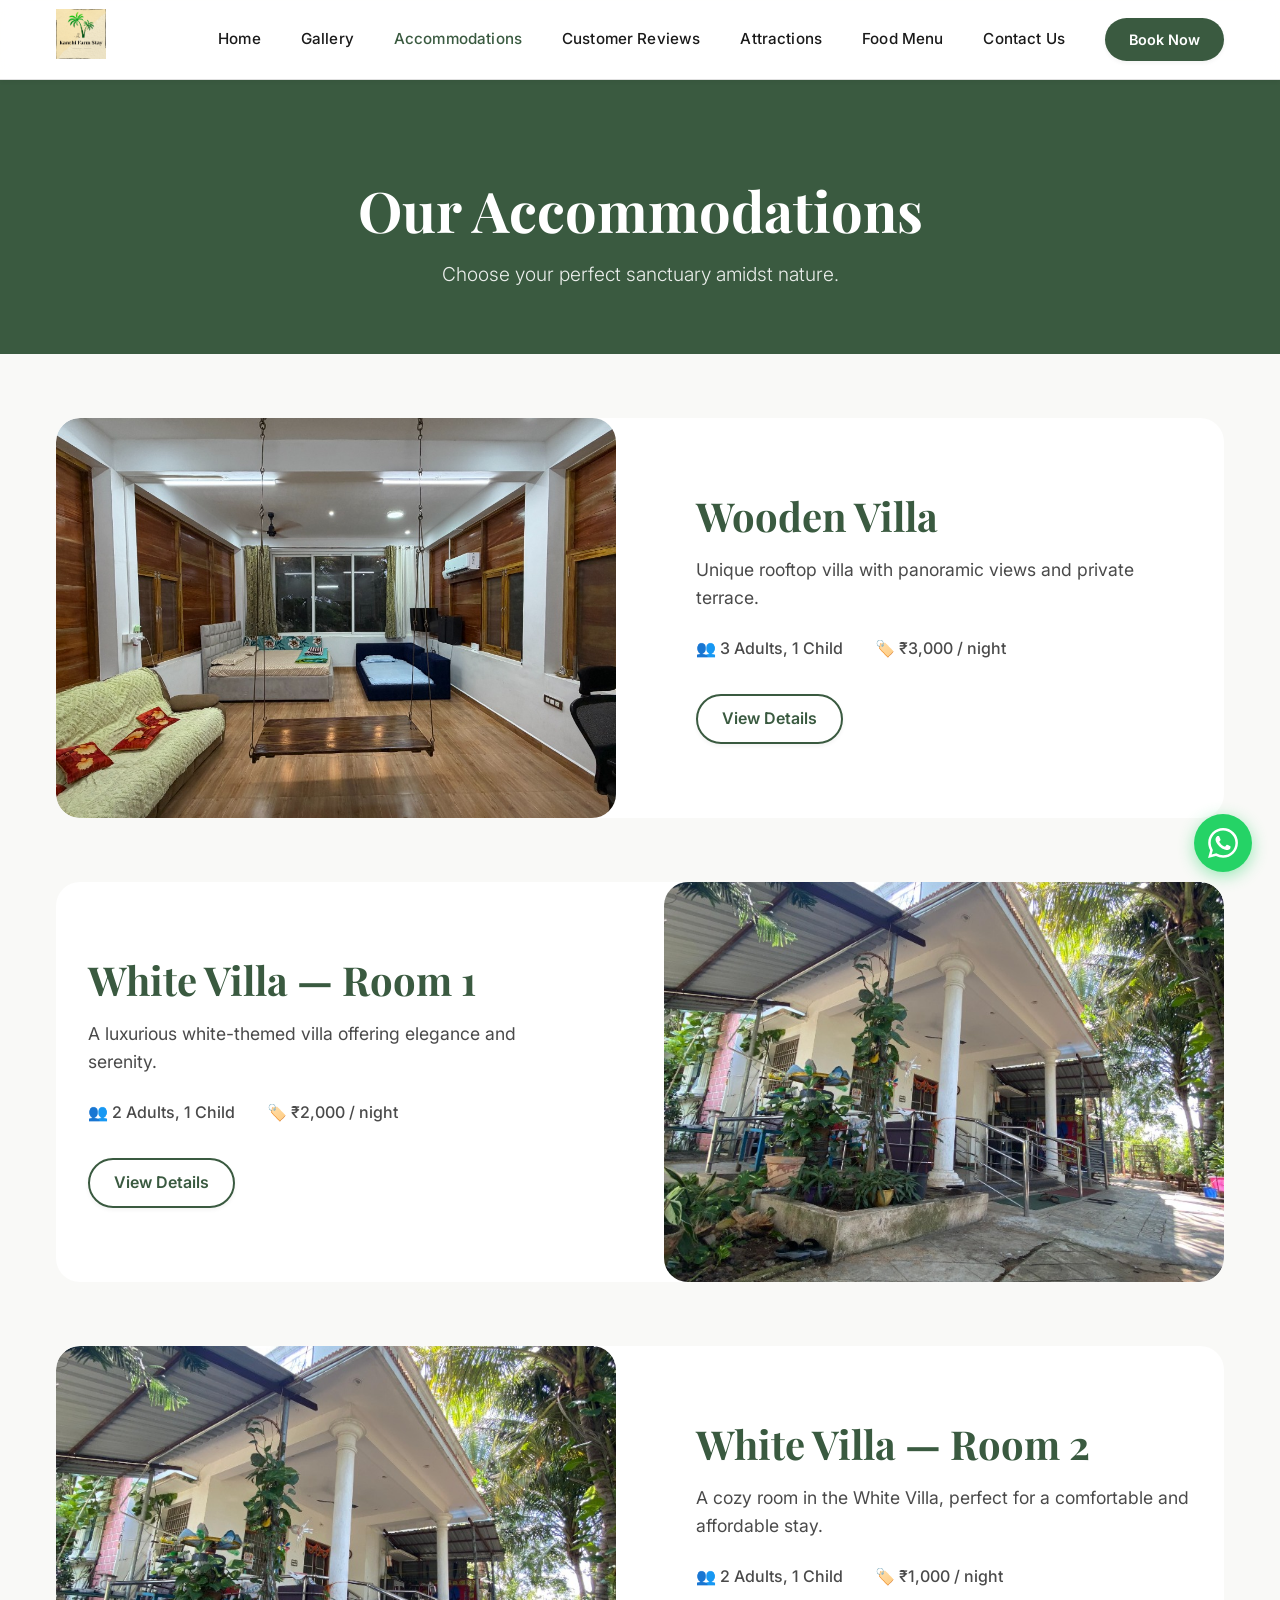
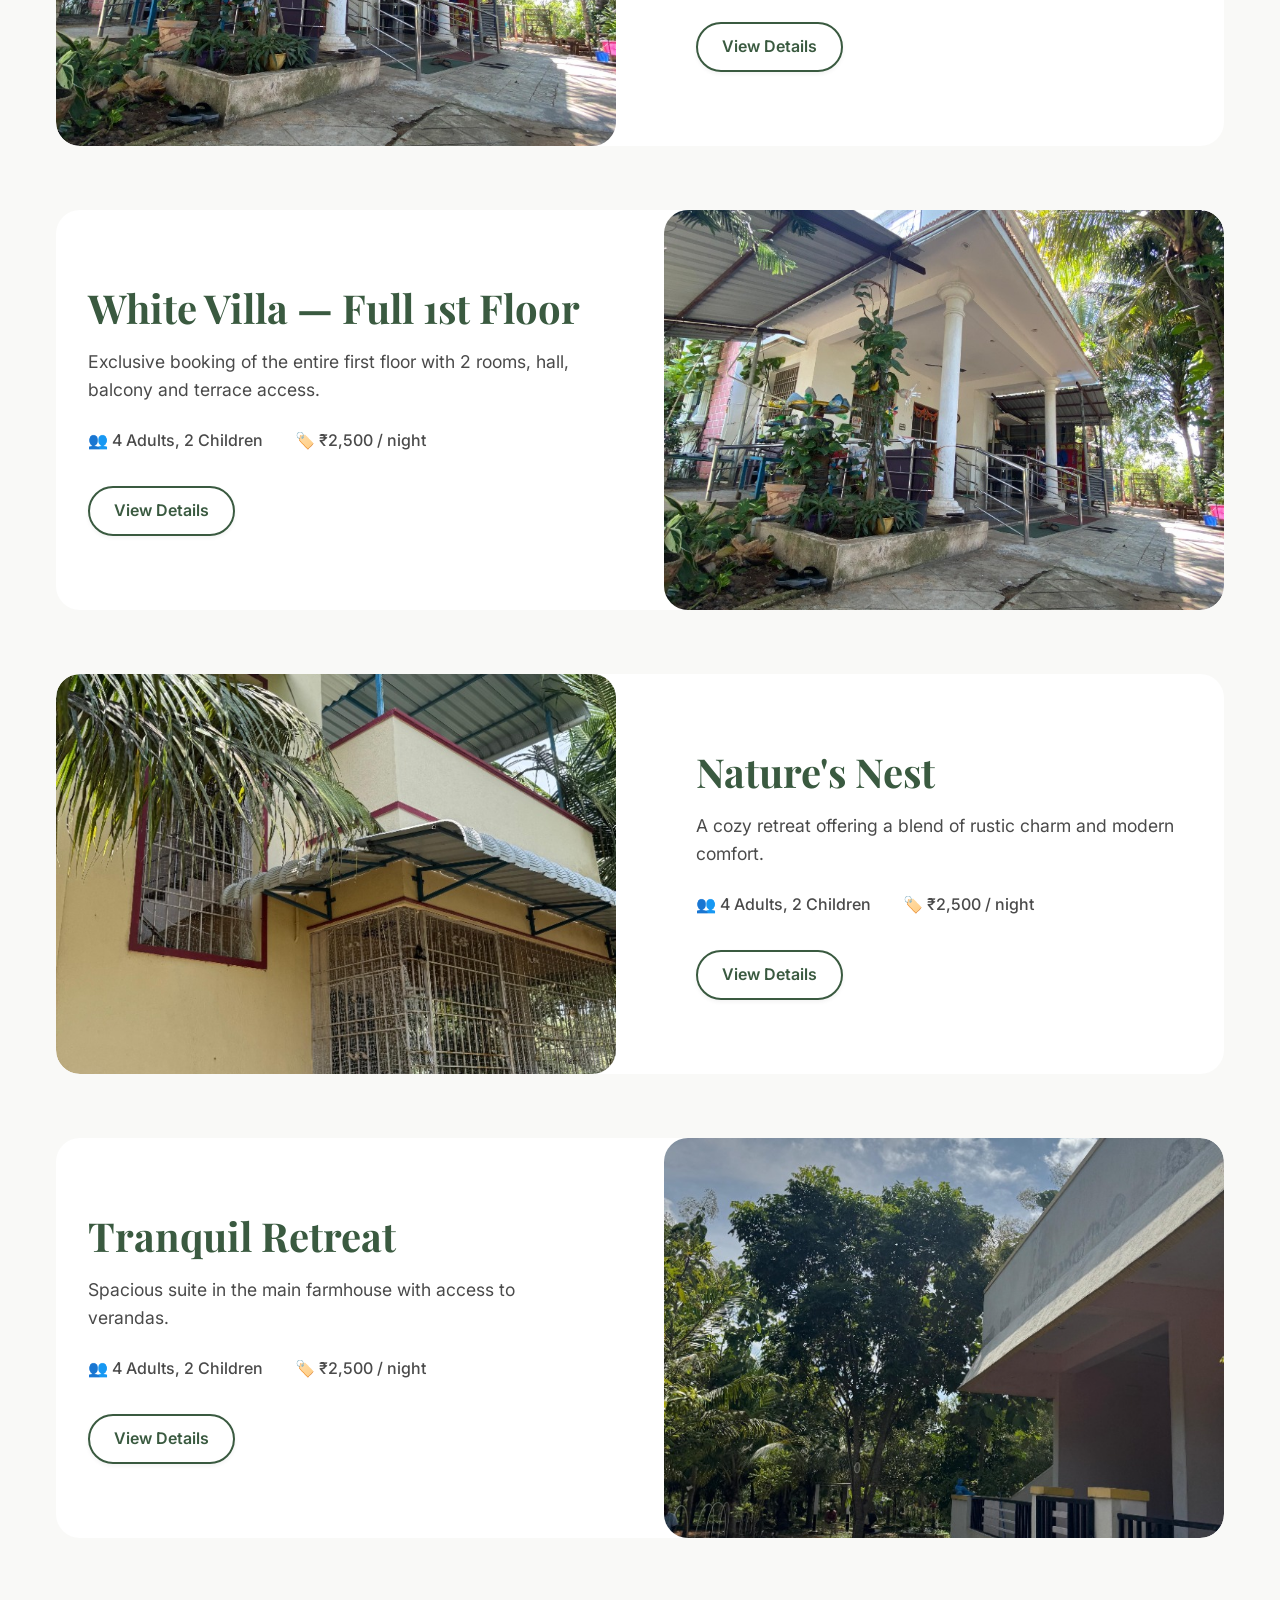
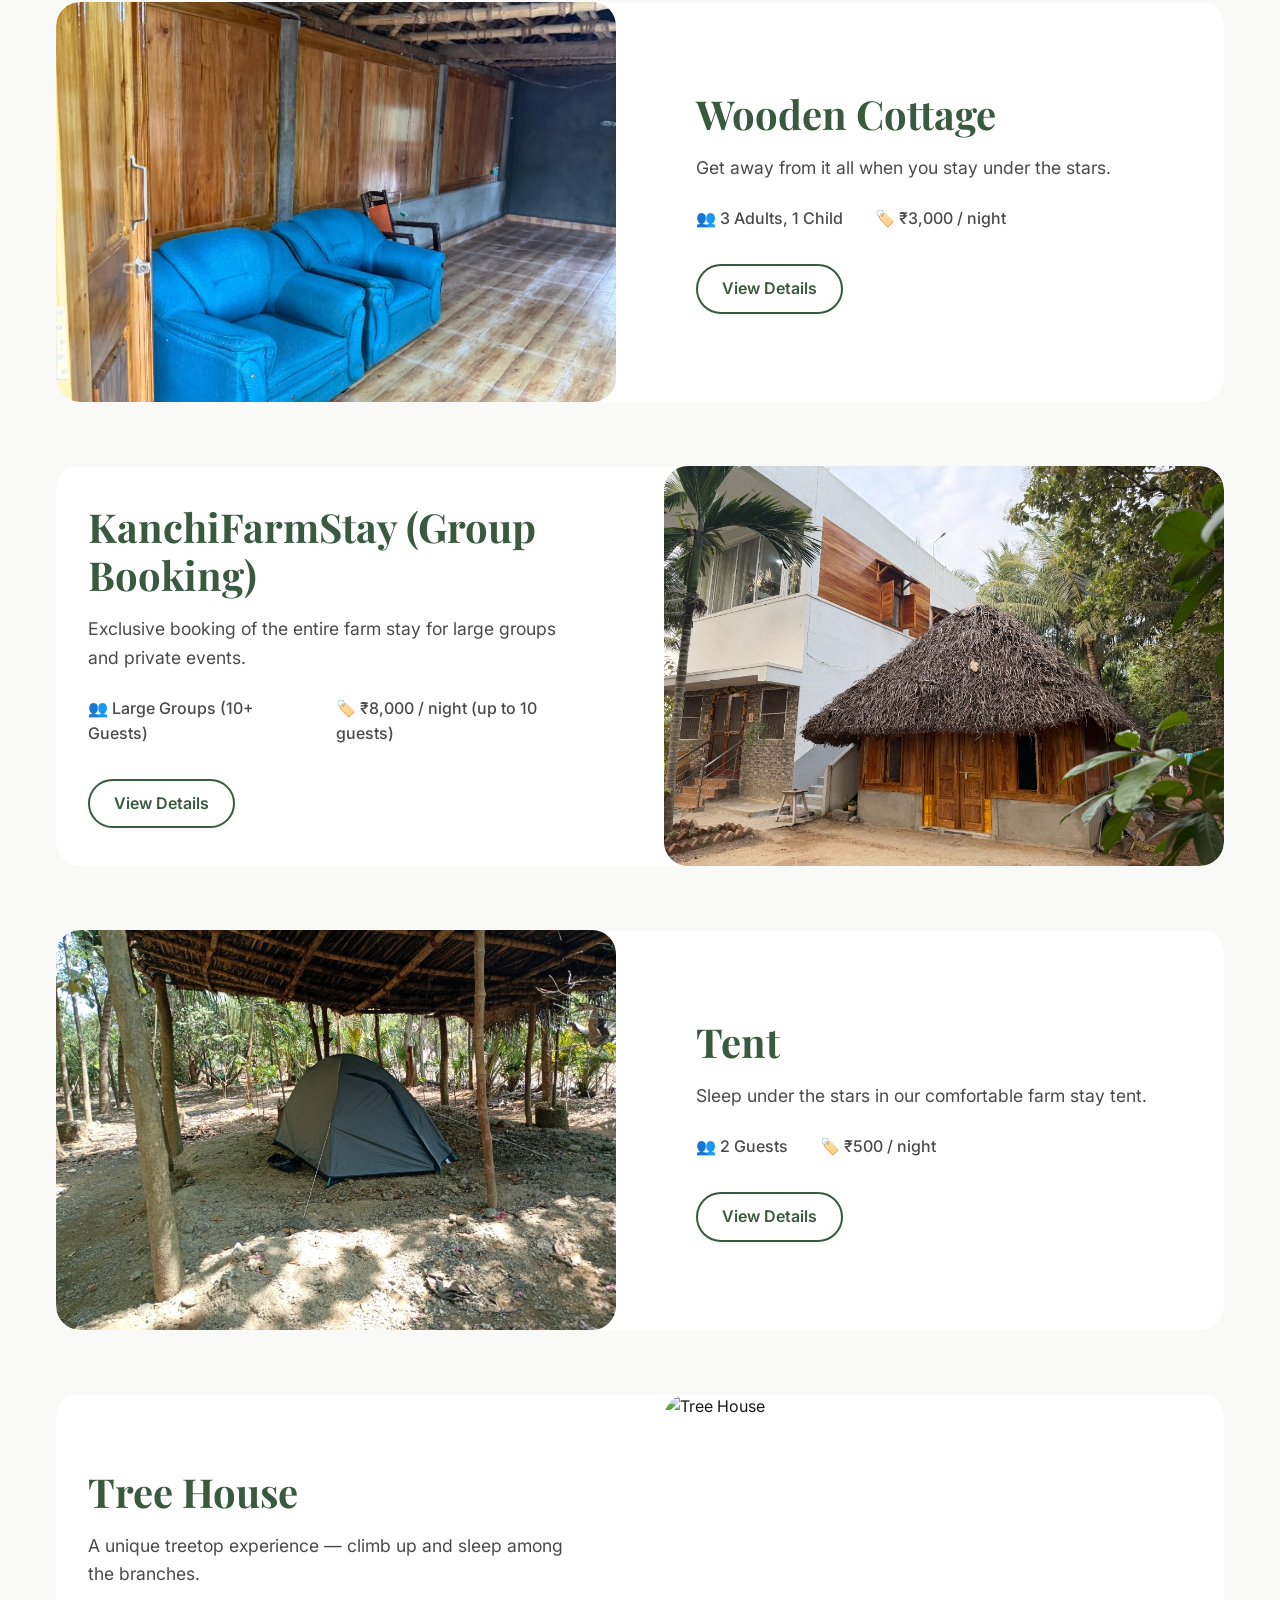
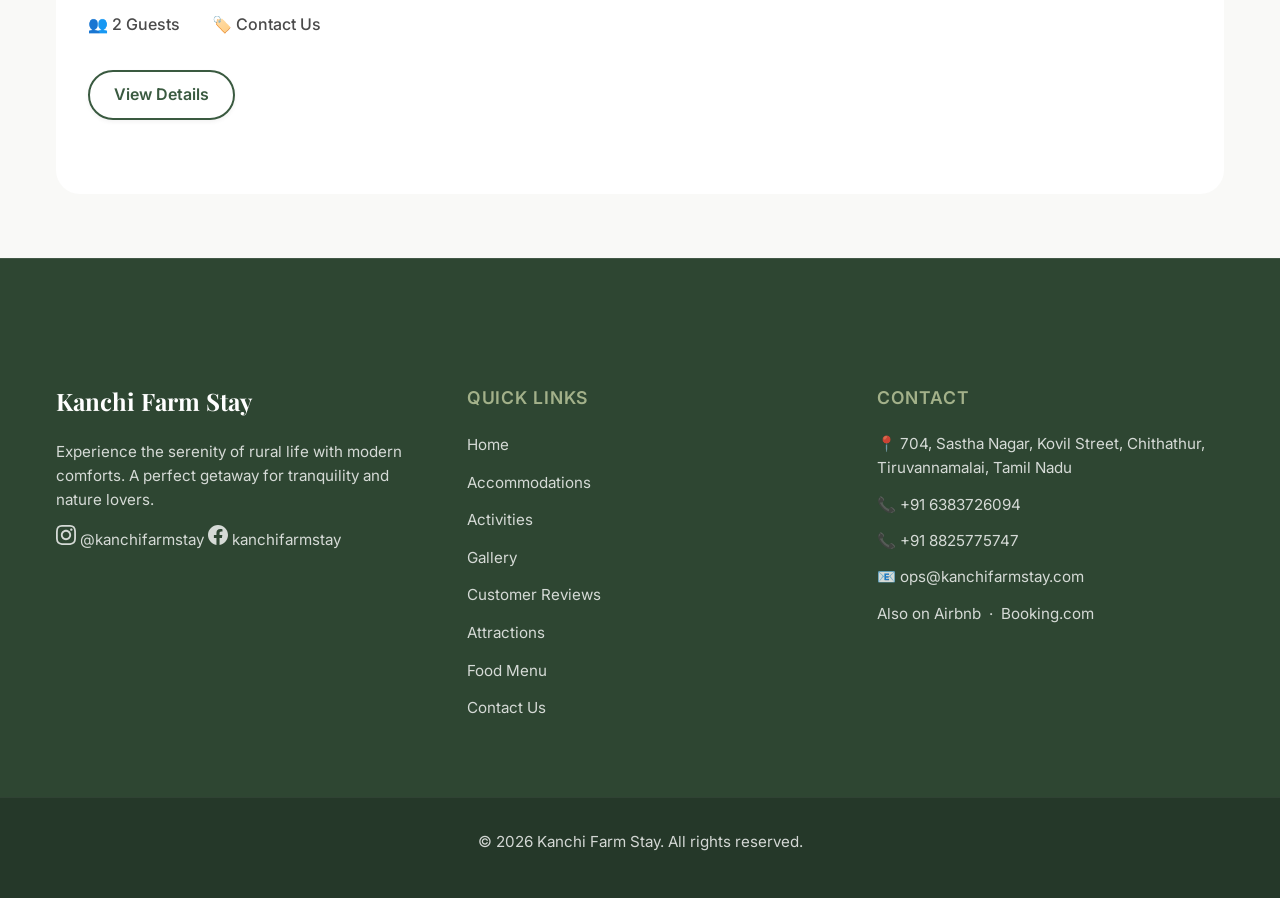
==== commit 42ad569b: "Full PMS upgrade: channel manager, AI pricing, WhatsApp automation, SEO & Zotel features New admin p" ====
--- a/accommodations.html
+++ b/accommodations.html
@@ -6,6 +6,19 @@
     <meta name="viewport" content="width=device-width, initial-scale=1.0">
     <title>Accommodations | Kanchi Farm Stay</title>
     <meta name="description" content="Browse our accommodations at Kanchi Farm Stay — Wooden Villa, White Villa, Nature's Nest, Tranquil Retreat, and Wooden Cottage. From ₹2,000/night near Kanchipuram.">
+    <link rel="canonical" href="https://kanchifarmstay.com/accommodations.html">
+    <!-- Open Graph -->
+    <meta property="og:type"        content="website">
+    <meta property="og:site_name"   content="Kanchi Farm Stay">
+    <meta property="og:title"       content="Accommodations | Kanchi Farm Stay">
+    <meta property="og:description" content="Browse our accommodations at Kanchi Farm Stay — Wooden Villa, White Villa, Nature's Nest, Tranquil Retreat, and Wooden Cottage. From ₹2,000/night near Kanchipuram.">
+    <meta property="og:url"         content="https://kanchifarmstay.com/accommodations.html">
+    <meta property="og:image"       content="https://kanchifarmstay.com/assets/images/farm-hero.jpg">
+    <!-- Twitter Card -->
+    <meta name="twitter:card"        content="summary_large_image">
+    <meta name="twitter:title"       content="Accommodations | Kanchi Farm Stay">
+    <meta name="twitter:description" content="Browse our accommodations at Kanchi Farm Stay. From ₹2,000/night near Kanchipuram.">
+    <meta name="twitter:image"       content="https://kanchifarmstay.com/assets/images/farm-hero.jpg">
     <link rel="icon" type="image/svg+xml" href="assets/images/favicon.ico">
     <link rel="stylesheet" href="style.css">
 </head>
@@ -38,6 +51,26 @@
 
     <!-- Scripts -->
     <script src="script.js?v=4"></script>
+
+    <!-- Structured Data: ItemList of accommodation offers -->
+    <script type="application/ld+json">
+    {
+      "@context": "https://schema.org",
+      "@type": "ItemList",
+      "name": "Accommodations at Kanchi Farm Stay",
+      "url": "https://kanchifarmstay.com/accommodations.html",
+      "itemListElement": [
+        {"@type":"ListItem","position":1,"name":"Wooden Villa","url":"https://kanchifarmstay.com/room-details.html?id=wooden-villa"},
+        {"@type":"ListItem","position":2,"name":"White Villa","url":"https://kanchifarmstay.com/room-details.html?id=white-villa"},
+        {"@type":"ListItem","position":3,"name":"Nature's Nest","url":"https://kanchifarmstay.com/room-details.html?id=natures-nest"},
+        {"@type":"ListItem","position":4,"name":"Tranquil Retreat","url":"https://kanchifarmstay.com/room-details.html?id=tranquil-retreat"},
+        {"@type":"ListItem","position":5,"name":"Wooden Cottage","url":"https://kanchifarmstay.com/room-details.html?id=wooden-cottage"},
+        {"@type":"ListItem","position":6,"name":"Tree House","url":"https://kanchifarmstay.com/room-details.html?id=tree-house"},
+        {"@type":"ListItem","position":7,"name":"Camping","url":"https://kanchifarmstay.com/room-details.html?id=camping"},
+        {"@type":"ListItem","position":8,"name":"Dormitory","url":"https://kanchifarmstay.com/room-details.html?id=dormitory"}
+      ]
+    }
+    </script>
 </body>
 
 </html>
